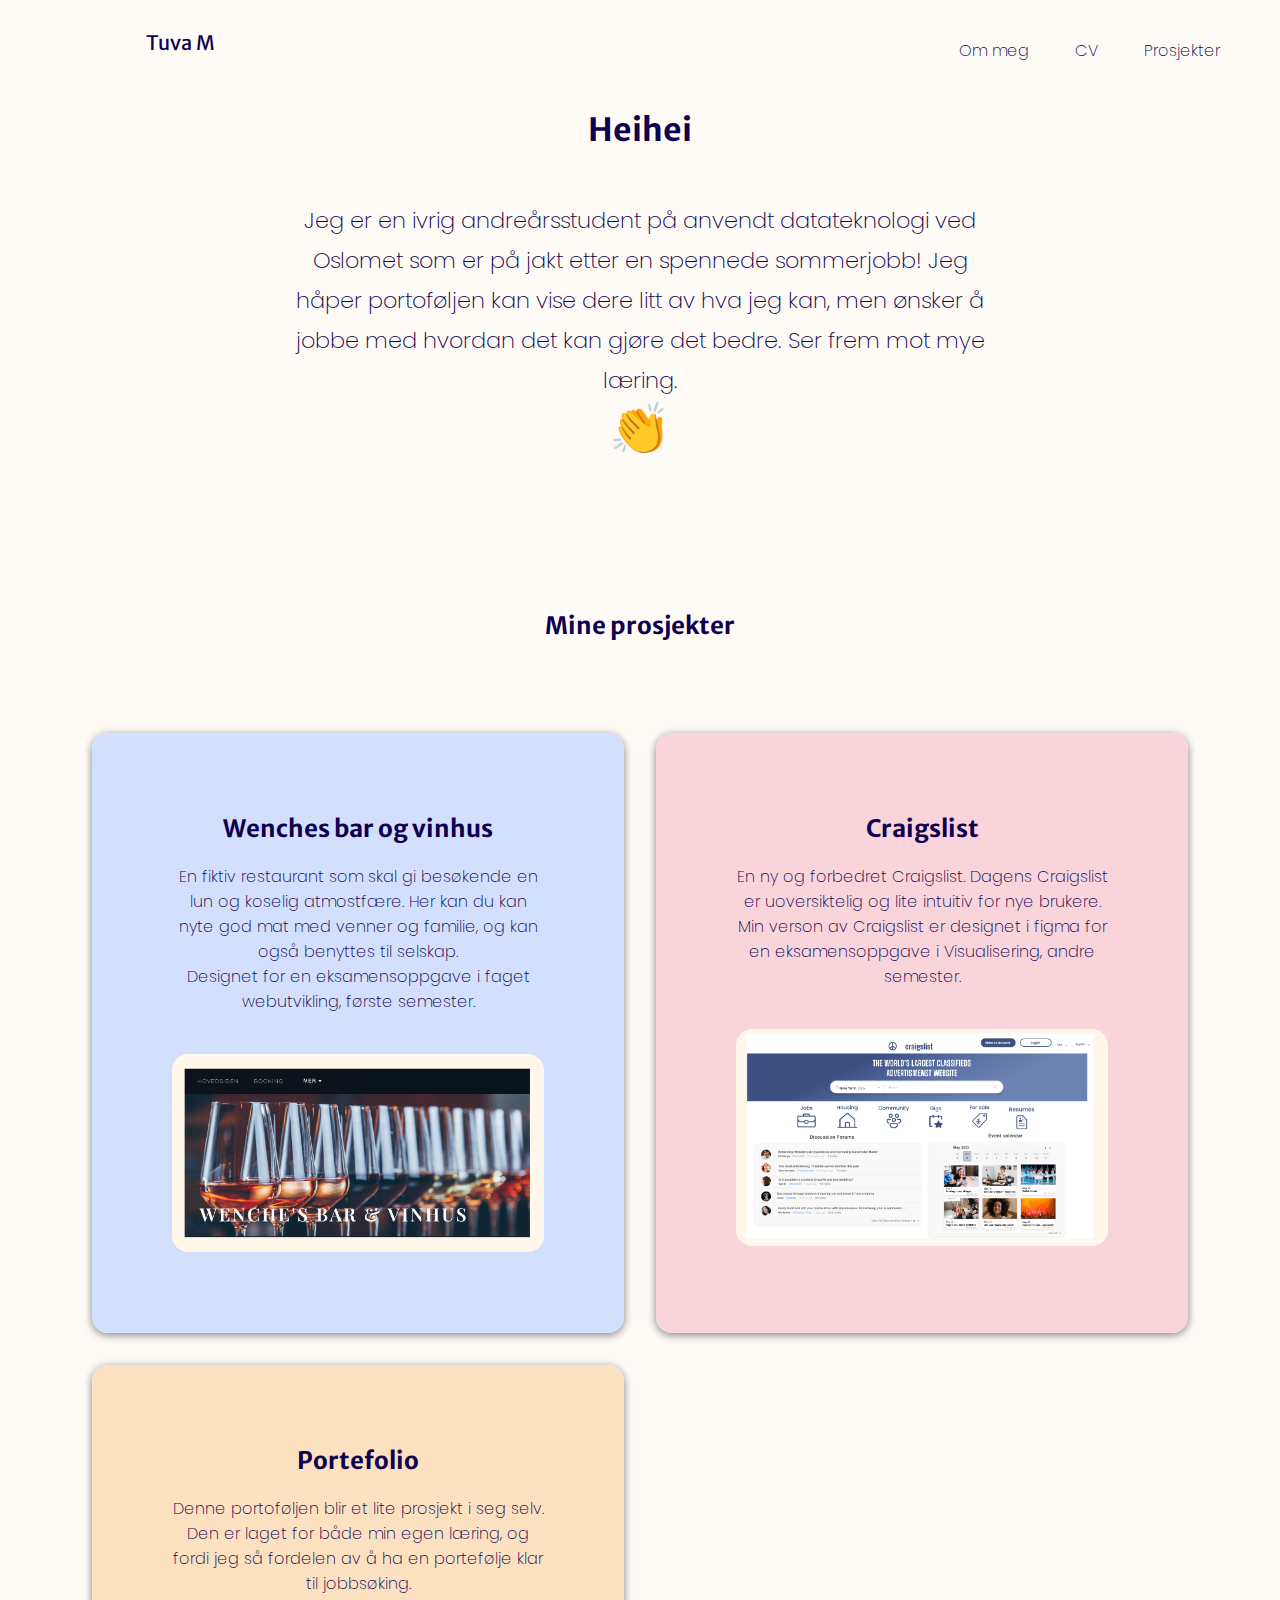
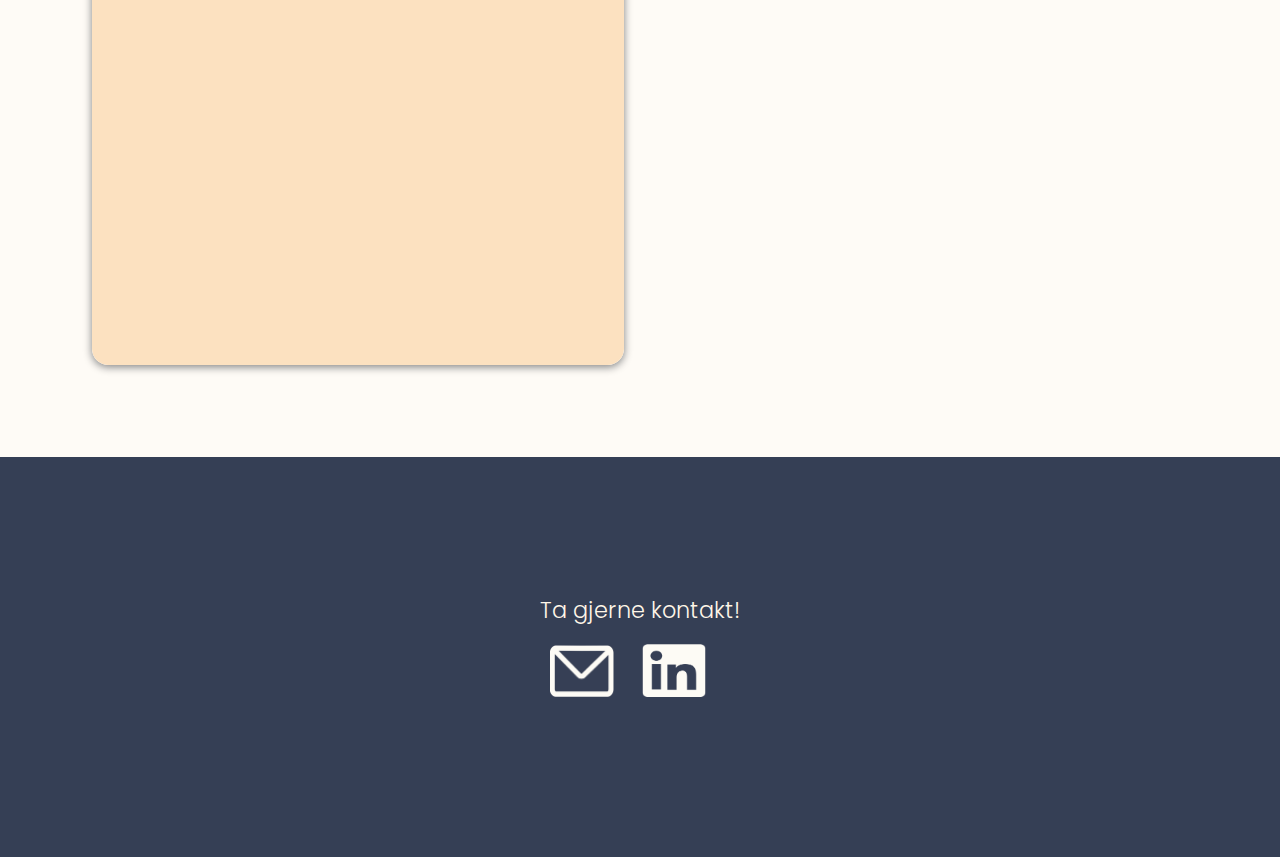
==== index.html @ 3a20cd9a "Update index.html" ====
<!DOCTYPE html>
<html lang="en">
<head>
    <meta charset="UTF-8">
    <meta name="viewport" content="width=device-width, initial-scale=1.0">
    <title>Forside</title>

    <link rel="stylesheet" href="index.css" type="text/css">


    <link href="https://fonts.googleapis.com/css2?family=Poppins:wght@200&display=swap" rel="stylesheet">
    <link href="https://fonts.googleapis.com/css2?family=Merriweather+Sans&family=Noto+Sans+Mahajani&family=Poppins:wght@200;400&display=swap" rel="stylesheet">
  </head>
<body>
    


<!--------------------------- NAVBAR OG HEADER ----------------------->

<header class="forside-header">
  <div class="row">
      <div class="column left" >
        <a> Tuva M  </a>
      </div>
      <div class="column right" >
        <div class="navbar">
          <a href="./OmMeg.html">Om meg</a>
          <a href="./CV.html" target="_blank">CV</a>
          <a href="./index.html">Prosjekter</a>
        </div>
      </div>
  </div>


  <div class="intro"> 
    <h1 class="head-intro"> Heihei </h1>
      <p class="head-text"> 
        Jeg er en ivrig andreårsstudent på anvendt datateknologi ved Oslomet 
        som er på jakt etter en spennede sommerjobb!

        Jeg håper portoføljen kan vise dere litt av hva jeg kan, men ønsker å jobbe med 
        hvordan det kan gjøre det bedre. 

        Ser frem mot mye læring.
        <br>
        <p class="emoji" >👏</p>
      </p> 
  </div>
</header>





<!--------------------------- MAIN ----------------------->


<main>
  <div class="project-headline"> 
    <h2 > Mine prosjekter </h2>
  </div>
  
  <div class="wrapper-grid">
      <div class="container one">
          <a href="prosjekt-wenche.html" > 
            <div id="text1">  
              <h2 class="box_h2"> Wenches bar og vinhus </h2> 
                <p class="box-underskrift"> 
                  En fiktiv restaurant som skal gi besøkende en lun og koselig atmostfære. 
                  Her kan du kan nyte god mat med venner og familie, og kan også benyttes til selskap. 
                  <br>
                  Designet for en eksamensoppgave i faget webutvikling, første semester. </p>
                  <img class="wenches-box-img" src="Bilder/wenche-box.png" alt="">
            </div>
          </a>
      </div>
  
      <div class="container two" > 
        <a href="prosjekt-craigslist.html" > 
          <div id="text1">  
            <h2 class="box_h2"> Craigslist </h2> 
              <p class="box-underskrift"> 
                En ny og forbedret Craigslist. Dagens Craigslist er uoversiktelig og lite intuitiv
                for nye brukere. 
                <br>
                Min verson av Craigslist er designet i figma for en eksamensoppgave i Visualisering, andre semester.
              </p>
              <img class="wenches-box-img" src="Bilder/craigslist-box.png" alt="">
          </div>
        </a>
      </div>
      
      <div class="container three" > 
        <div id="text1">  
          <h2 class="box_h2"> Portefolio </h2> 
            <p class="box-underskrift"> 
              Denne portoføljen blir et lite prosjekt i seg selv.  
              Den er laget for både min egen læring, og fordi jeg så fordelen av å ha en portefølje klar til jobbsøking. 
            </p>
        </div>
      </div> 
    </div>
</main>

    
<!--------------------------- FOOTER ----------------------->

<footer class="footer">
  <div>
    <p class="footer-text">Ta gjerne kontakt!</p>
  </div>

  <div class="footer__iconcontainer">
    <a href="mailto: tuva.maardalen@gmail.com" target="_blank"> <img class="footer-img mail" src="Bilder/footer-mail.png" alt=""></a>   
    <a href="https://www.linkedin.com/in/tuva-mee-m%C3%A5rdalen-937867236/" target="_blank"><img class="footer-img linkedin" src="Bilder/footer-linkedin.png" alt=""></a>
  </div>

</footer>
    












</body>
</html>
---- index.css ----
body {
  background-color: rgb(254, 251, 246);
  text-align: center;
  color: #0E004E;
}




/*_------------------ NAVBAR  -------------*/

.hjem {
  text-decoration: none;
  color:#0E004E;
}

.navbar a:hover{
  transition: .3s ease-in-out;
  background-color: rgb(248, 115, 66);
  color:  rgb(252, 246, 235);
  border-radius: 1.5rem;
}


.navbar a {
  padding: 20px;
  color:#0E004E;
  text-decoration: none;
  font-size: 25px;
  flex-wrap: wrap;
  font-size: clamp(0.7rem, 4vw, 1.0rem);
  font-weight: 200;  
  text-decoration: none;
}


* {
  box-sizing: border-box;
}

.column {
  float: left;
  padding: 10px 0 0 0;
  height: 90px; 
  font-size: 24px;
  text-decoration: none; 
}

.left {
  width: 25%;
  padding-left: 40px;
  font-size: 20px;
  font-family: 'Merriweather Sans', sans-serif;
}

.right {
  width: 75%;
  padding-right: 40px;
  text-align: right;
  font-family: 'Poppins', sans-serif;
}

.row {
  padding-top: 20px;
}

.row:after {
  content: "";
  display: table;
  clear: both;
}

/*-------------------------- FORSIDE ------------------------- */


/*_--------------- intro -----------*/

.emoji {
  font-size: 50px;
}

.intro {
  color:#0E004E;
  text-align: center;
  height: 400px;
}

.head-intro {
  font-family: 'Merriweather Sans', sans-serif;
}

.head-text {
  font-family: 'Poppins', sans-serif;
  padding: 50px 280px 0px 280px;
  font-weight: 200;
  font-size: 1.4rem;
  line-height: 40px;
}

@media only screen and (max-width: 990px){
  .head-text {
    font-size: 1.3rem;
    padding: 50px 80px 0px 80px;;
  }
}

@media only screen and (max-width: 550px){
  .head-text {
    font-size: 1.0rem;
    padding: 50px 20px 0px 20px;;
  }
}




/*_-------------- Project style boxes ---------*/
*{
  box-sizing: border-box;
  margin: 0;
  padding: 0;
}


.project-headline { 
  padding-top: 100px;
  font-family: 'Merriweather Sans', sans-serif;
}

.wrapper-grid {
  display: grid;
  grid-template-columns: minmax(300px, 1fr);
  justify-content: center;
  grid-gap: 2rem;
  margin: 2rem;
}



.container{
  overflow: hidden;
  box-shadow: 0px 2px 8px 0px gray;
  text-align: center;
  border-radius: 1rem;
  position: relative;
  font-weight: 200;
}


a {
  text-decoration: none;
}

.one #text1:hover{
  background: rgb(55, 102, 210);
  transition: .3s ease-in-out;
  color: #eaeffc
} 

.one #text1 { 
  background: rgb(210, 223, 253);
  font-size: clamp(0.5rem, 3vw, 1rem);
  text-align: center;
  font-family: 'Poppins', sans-serif;

  border-radius: 1rem;
  grid-gap: 1.1rem;
  height: 600px;
}


.two #text1:hover{
  background: rgb(218, 85, 105);
  transition: .3s ease-in-out;
  color: #ffebee;
}

.two #text1 { 
  background: #f9d4da;
  text-align: center;
  font-family: 'Poppins', sans-serif;

  border-radius: 1rem;
  grid-gap: 1.1rem;
  font-size: clamp(0.5rem, 3vw, 1rem);
  height: 600px;
}


.three #text1:hover{
  background:  rgb(244, 170, 81);
  transition: .3s ease-in-out;
  color: #fffdde
}

.three #text1 { 
  background:  rgb(252, 225, 192);;
  font-size: clamp(0.5rem, 3vw, 1rem);
  text-align: center;
  font-family: 'Poppins', sans-serif;
  font-weight: 200;

  border-radius: 1rem;
  grid-gap: 1.1rem;
  height: 600px;
}


#text1 {
  padding: 5rem 5rem 2rem 5rem;
  font-weight: 200;
  color:#0E004E;
}

.box_h2{
  font-family: 'Merriweather Sans', sans-serif;
}


.box-underskrift {
  padding-top: 20px;
  padding-bottom: 40px;
}



.wenches-box-img {
  max-width: 100%;
  height: auto;
  border-Radius: 1rem;
  transition: .3s ease-in-out;
}

.container:hover .wenches-box-img {
  transform: scale(1.1);
}





/*---------- Media screen ---------- */

@media screen and (min-width:700px) {
  .wrapper-grid {
      grid-template-columns: repeat(2, 1fr);     
  }
}

@media only screen and (max-width: 800px) {
  .container {
    flex-wrap: wrap;
  }  
  .wrapper-grid{
      padding: 12rem 3vw;
  }
}

@media only screen and (max-width: 37.3em) {
  .wrapper-grid{
    padding: 12rem 3vw;
}
}
  
@media only screen and (max-width: 50em) {
  .wrapper-grid {
      padding: 6rem 8vw;
  }
}
  
  
@media only screen and (max-width: 62.5em){
  .wrapper-grid {
      grid-template-columns: repeat(1, 1fr);
      padding: 8rem 10vw;
  }
}
  

@media only screen and (max-width: 37.5em) {
  .wrapper-grid {
      padding: 2vw;
  }
}
  
@media only screen and (max-width: 650px) and (min-width:670px) {
  .wrapper-grid {
      padding: 100px;
  }
}

@media only screen and (max-width: 1450px) and (min-width:1200px) {
    .wrapper-grid {
        padding: 60px;
  }
}




/*-------------------------- PROSJEKT ------------------------- */


/* style header */
.wenche-top-header {
  background: rgb(210, 223, 253);
  height:800px;
}

.craigslist-top-header{
  background: #f9d4da;
  height:800px;
}


.project-project-header .ommeg {
  padding-top: 140px;
}

.project-header-overskirft {
  font-family: 'Poppins', sans-serif;
  font-size: 70px;
  font-weight: 400;
}


.project-header-underskrift {
  font-family: 'Merriweather Sans', sans-serif;
  font-size: 2.5vh; 
}

.project-header-trykkher{
  font-family: 'Merriweather Sans', sans-serif;
  font-size: 1.7vh; 
  padding-top: 40px;

}

.project-header-img  {
  max-width: 90%;
  height: auto;
  overflow: clip;
  transition: .4s ease-in-out;
  padding-top: 12px;
}
 


.wencheimg:hover {
  transform: scale(1.064);
}

.craigslistimg:hover  {
  transform: scale(1.064);
}




/* style innledning */
.project-main {
  margin-top: 6rem;
  margin-bottom: 20rem;
  width: 100%;
  display: grid;
  justify-content: center;
}

.project-article {
  max-width: 105rem;
  display: grid;
  grid-template-columns: repeat(8, 1fr);
  grid-gap: 0rem;
  text-align: center;
  padding: 0 70px 0px 70px
}


.project-innledning  {
  grid-column: 2 / 8;
  margin-top: 8rem;
}



.project-innleding-overskrift {
  font-family: 'Merriweather Sans', sans-serif;
  text-align: left;
  padding-bottom: 30px;
}

.project-innleding-underskrift{
  font-family: 'Poppins', sans-serif;
  font-size: 2.5vh;
  text-align: left;
  font-weight: 200;
}

.project-innleding-overskrift2 {
  font-family: 'Merriweather Sans', sans-serif;
  text-align: left;
  padding: 30px 0 10px 0;
  font-size: 2.8vh;
}



/* media screen  */

@media screen and (max-width:1490px) {
  .project-header-img {
    width: 680px;
  }
  .project-wenche-img {
    width: 400px;
   
  }
}

@media screen and (max-width:850px) {
  .project-header-img {
    width: 600px;
  }
  .wenches-header-overskirft {
    font-size: 30px;  
  }
}

@media screen and (max-width:700px) {
  .project-header-overskirft {
    font-size: 50px;
  }
}
  
  
@media only screen and (max-width: 600px){
  .project-innledning {
    grid-column: 1 / 9;
    margin-left: 7vw;
    margin-right: 7vw;
  }
  .project-innleding-underskrift {
    font-size: 15px;
  }
  .project-article {
    padding: 0 30px 0px 30px
  
  }
} 

@media screen and (max-width:590px) {
  .project-header-img {
    width: 600px;
  }
  .wenches-header-overskirft {
    font-size: 60px;  
  }
  
}




  .footer {
    width: 100vw;
    height: 25rem;
    display: flex;
    flex-direction: column;
    text-align: center;
    color: #FFF6E8;
    font-weight: 300;
    background-color: rgb(53, 63, 85);
  }


  .footer-img {
    width: 4rem;
    margin-right: 1.5rem;
    overflow: clip;
    padding-top: 0px;
  }


  .footer-text {
    padding-top: 120px;
    font-size: 1.4rem;
    line-height: 4.2rem;
    font-family: 'Poppins', sans-serif;
    font-size: 200;
  }

  @media screen and (max-width:850px) {
    .footer {
      height: 20rem;
    }
    .footer-text {
      font-size: 1.2rem;
    }
  }

  .project-img {
      max-width: 60%;
      max-height: 60%;
      display: block;
      margin-left: auto;
      margin-right: auto;
      padding-top: 30px;
  } 
  
.project-img-Figma {

  max-width: 100%;
  max-height: 1000%;
  display: block;
  margin-left: auto;
  margin-right: auto;
  padding-top: 30px;
}


  @media screen and (max-width:1490px) {
    .project-img {
      width: 400px;
      height: auto;
  }
}
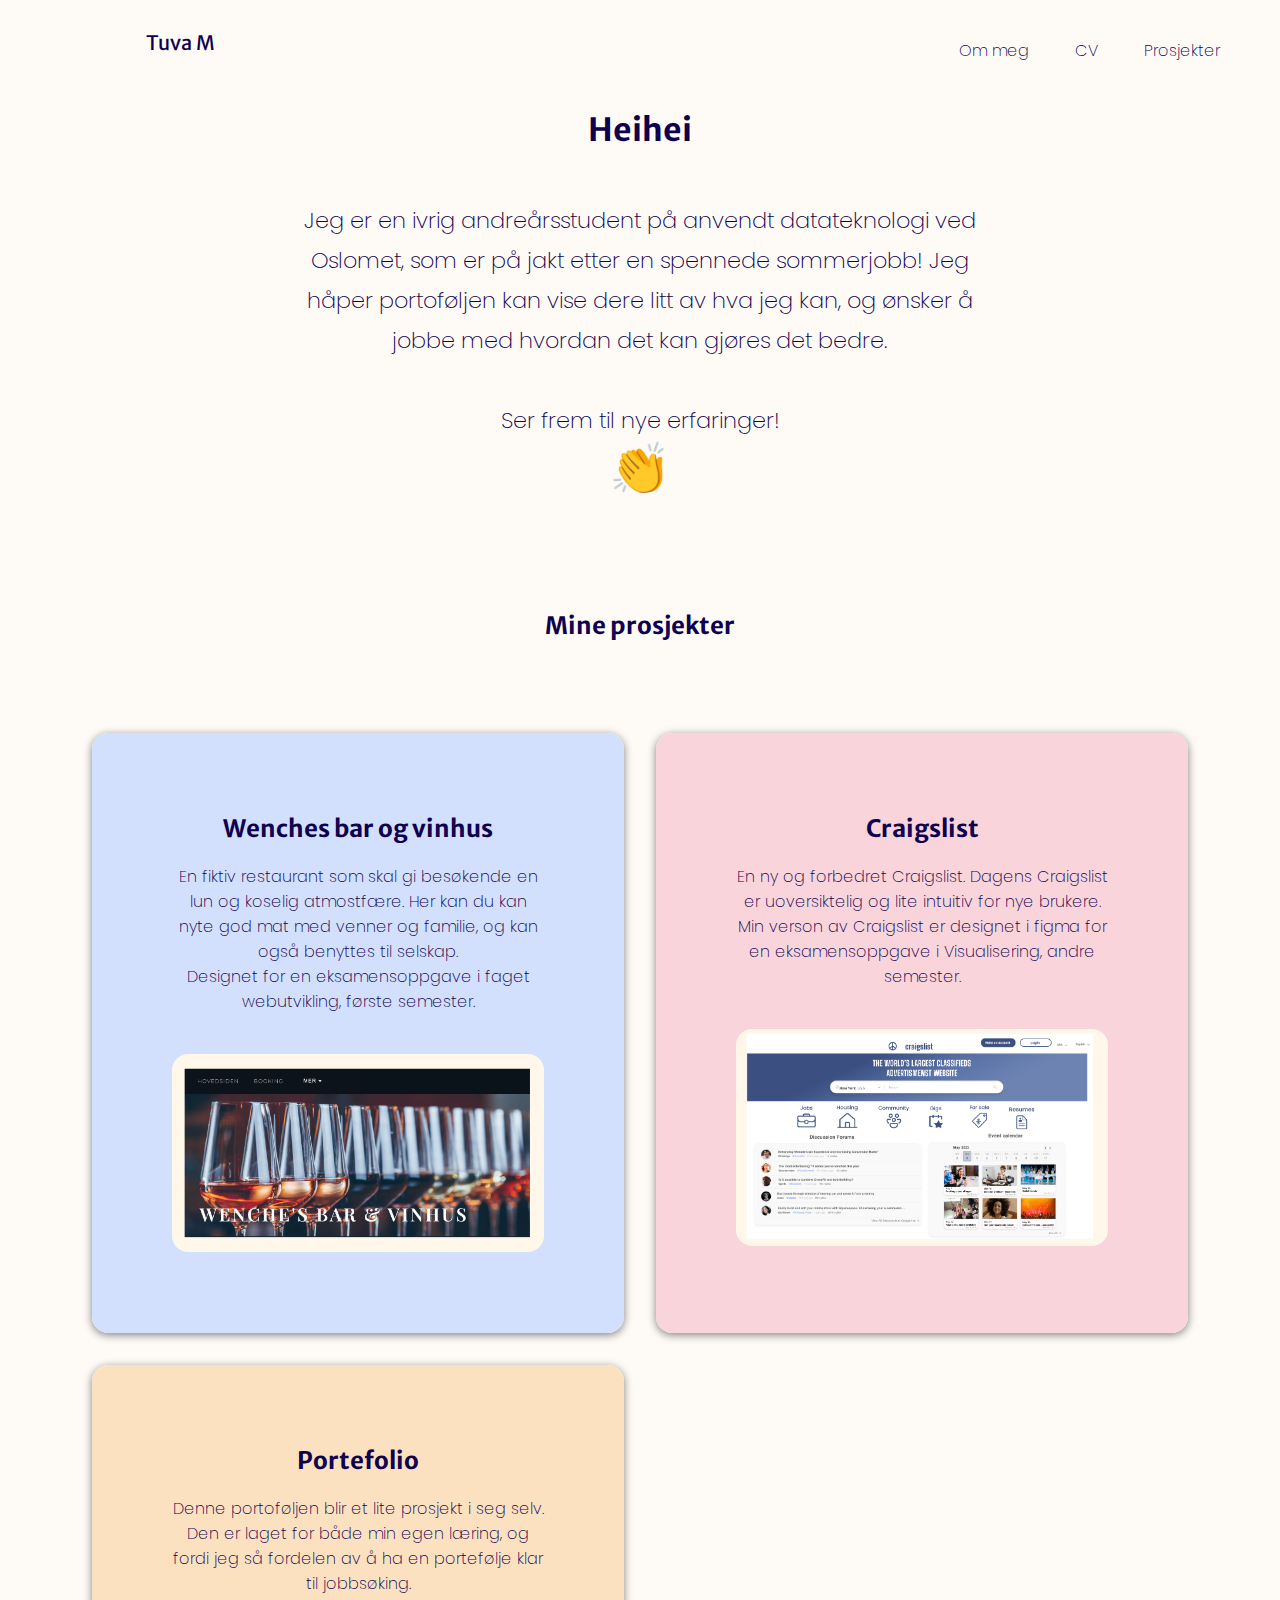
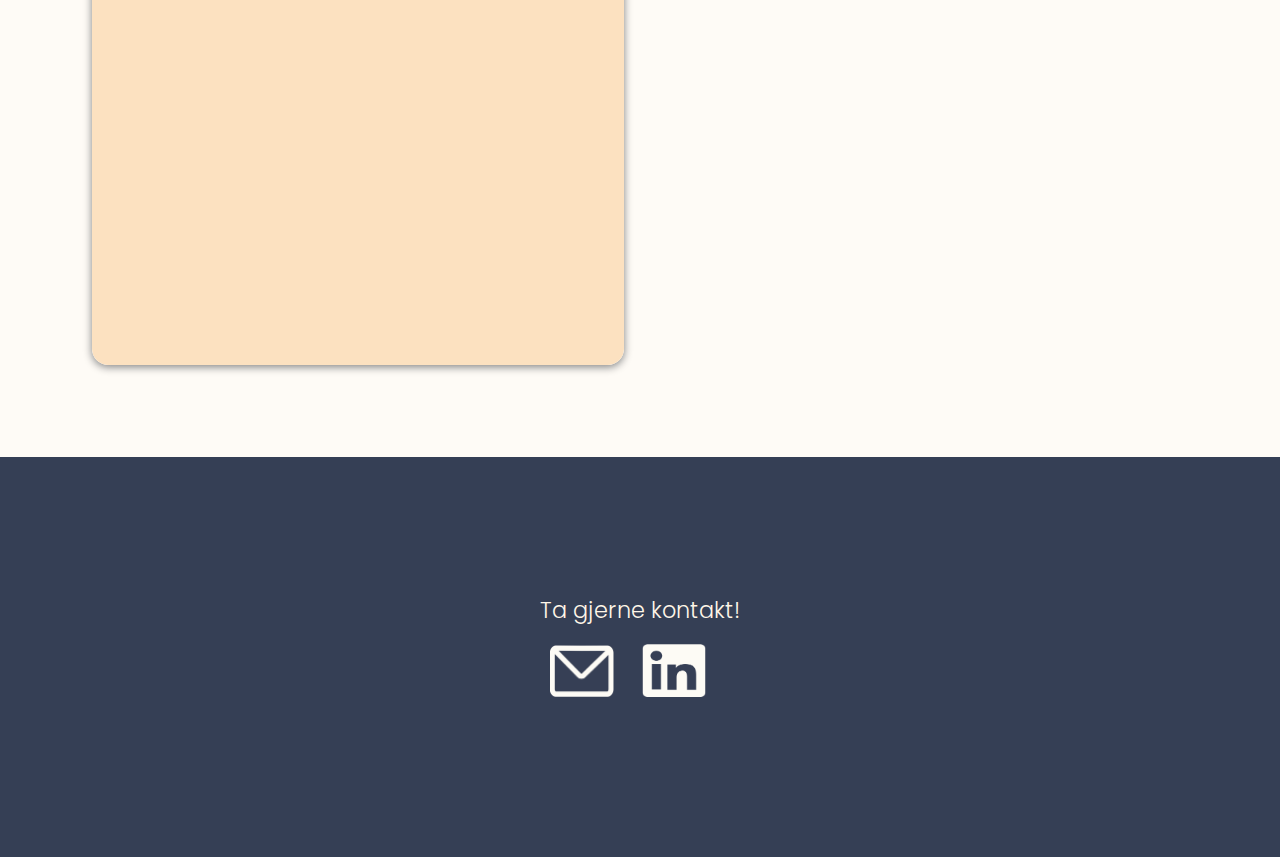
==== commit a129276a: "Update index.html" ====
--- a/index.html
+++ b/index.html
@@ -35,13 +35,14 @@
   <div class="intro"> 
     <h1 class="head-intro"> Heihei </h1>
       <p class="head-text"> 
-        Jeg er en ivrig andreårsstudent på anvendt datateknologi ved Oslomet 
+        Jeg er en ivrig andreårsstudent på anvendt datateknologi ved Oslomet,
         som er på jakt etter en spennede sommerjobb!
 
-        Jeg håper portoføljen kan vise dere litt av hva jeg kan, men ønsker å jobbe med 
-        hvordan det kan gjøre det bedre. 
-
-        Ser frem mot mye læring.
+        Jeg håper portoføljen kan vise dere litt av hva jeg kan, og ønsker å jobbe med 
+        hvordan det kan gjøres det bedre. 
+          <br>
+          <br>
+          Ser frem til nye erfaringer!
         <br>
         <p class="emoji" >👏</p>
       </p> 
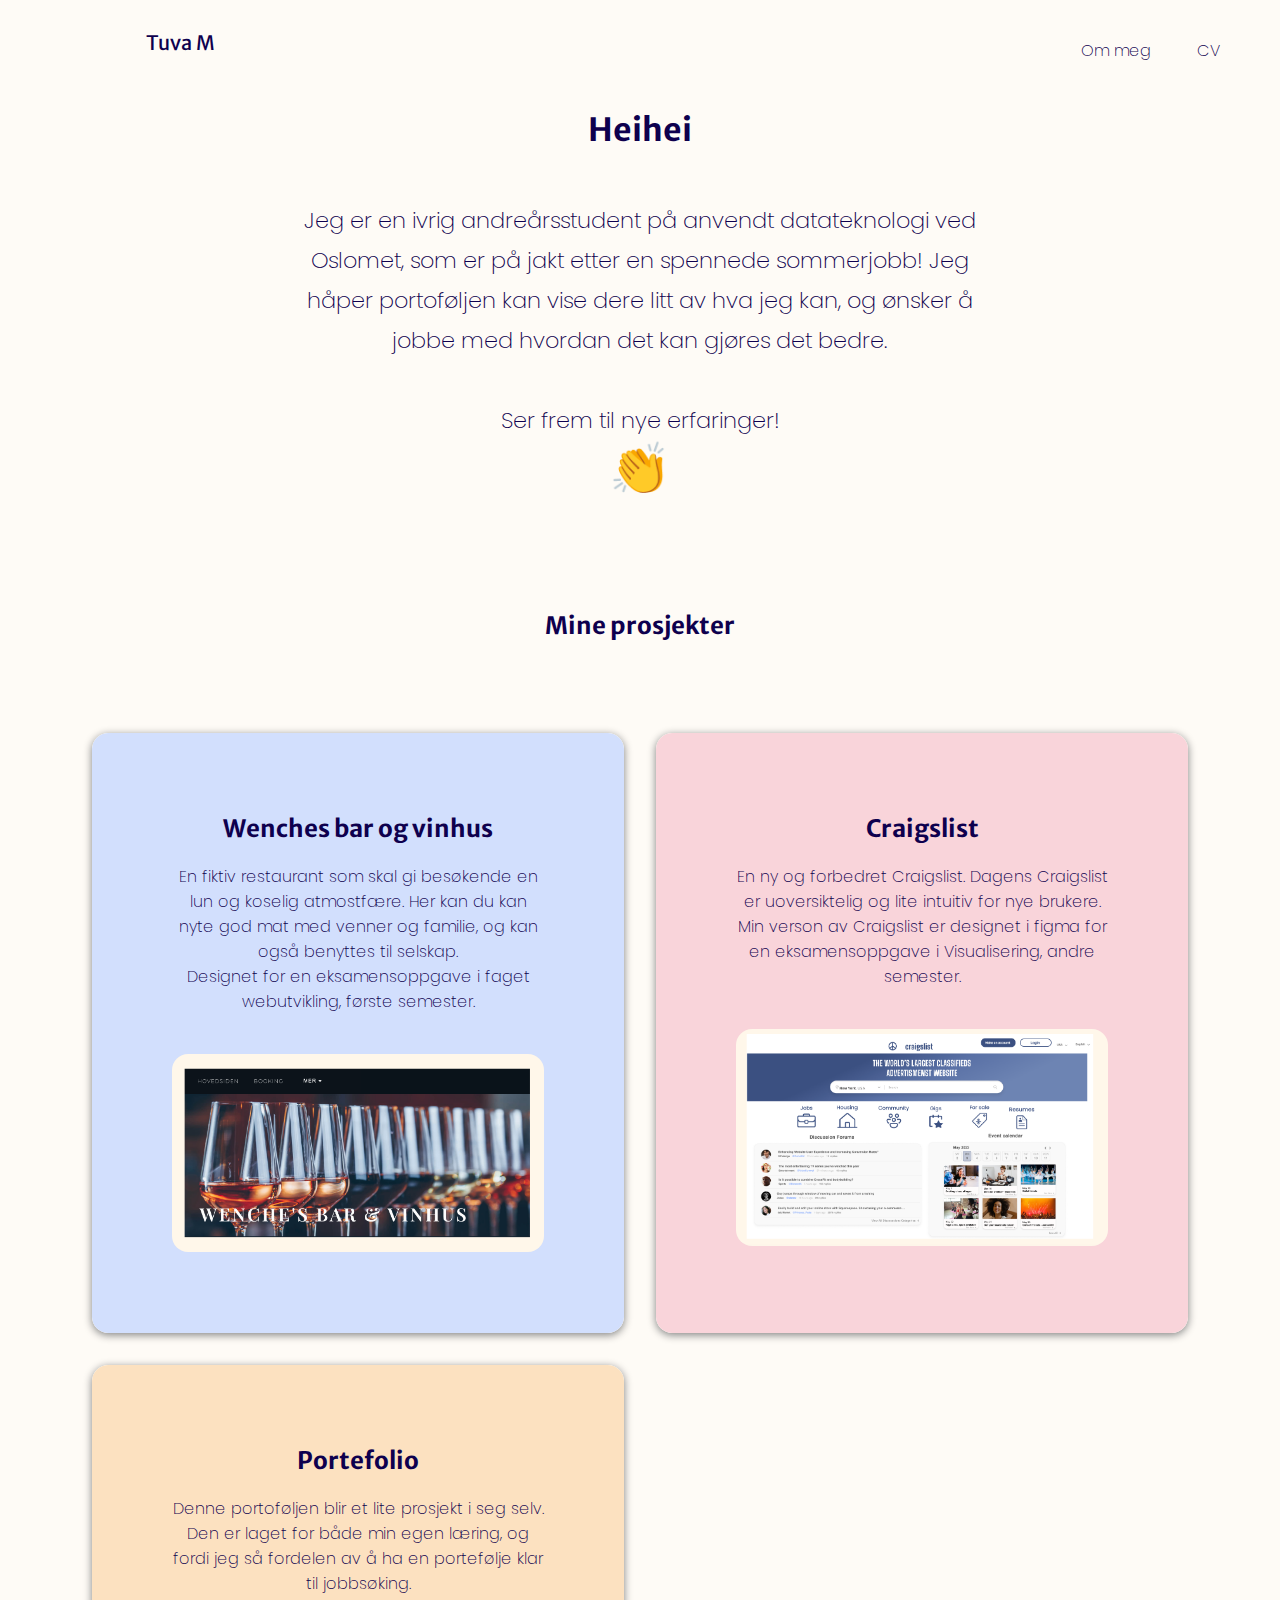
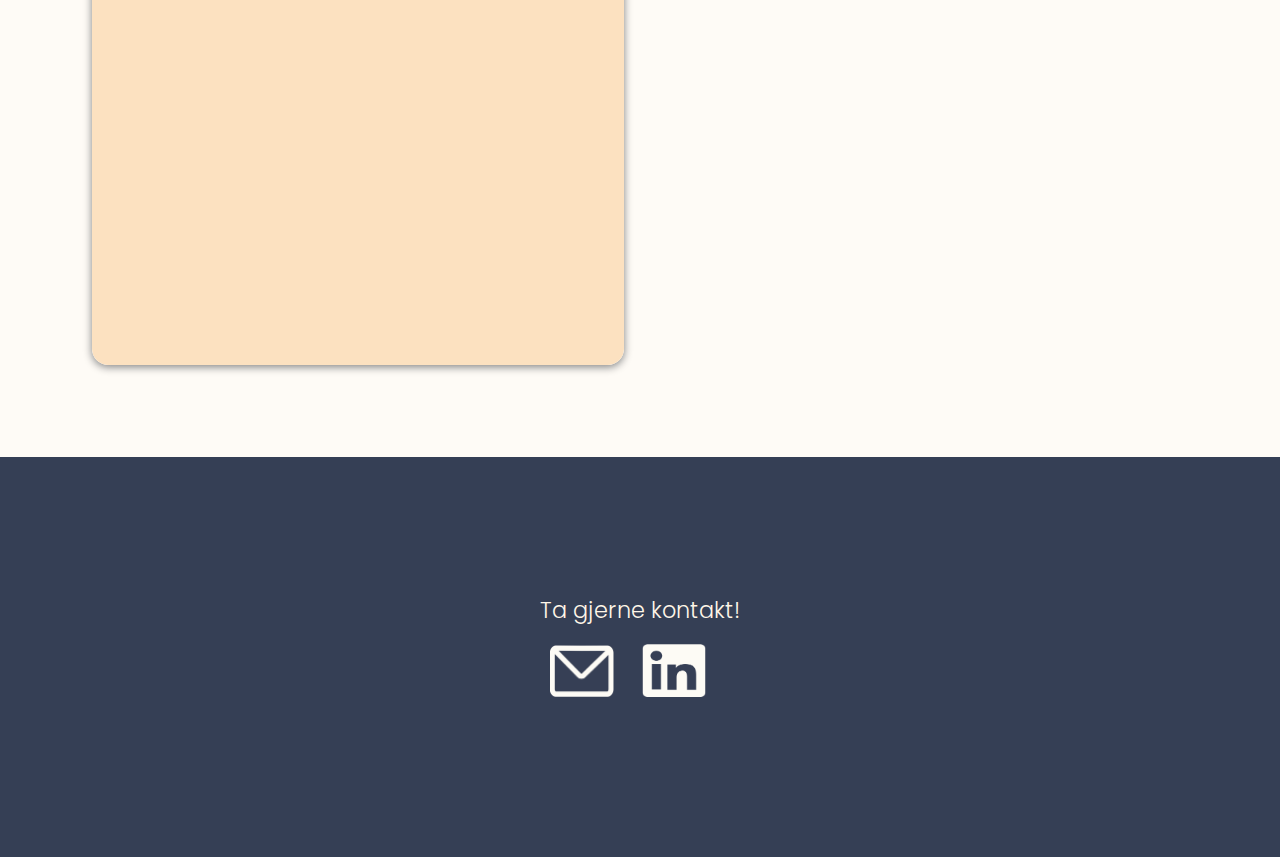
==== commit 866d5c0e: "Update index.html" ====
--- a/index.html
+++ b/index.html
@@ -26,7 +26,6 @@
         <div class="navbar">
           <a href="./OmMeg.html">Om meg</a>
           <a href="./CV.html" target="_blank">CV</a>
-          <a href="./index.html">Prosjekter</a>
         </div>
       </div>
   </div>
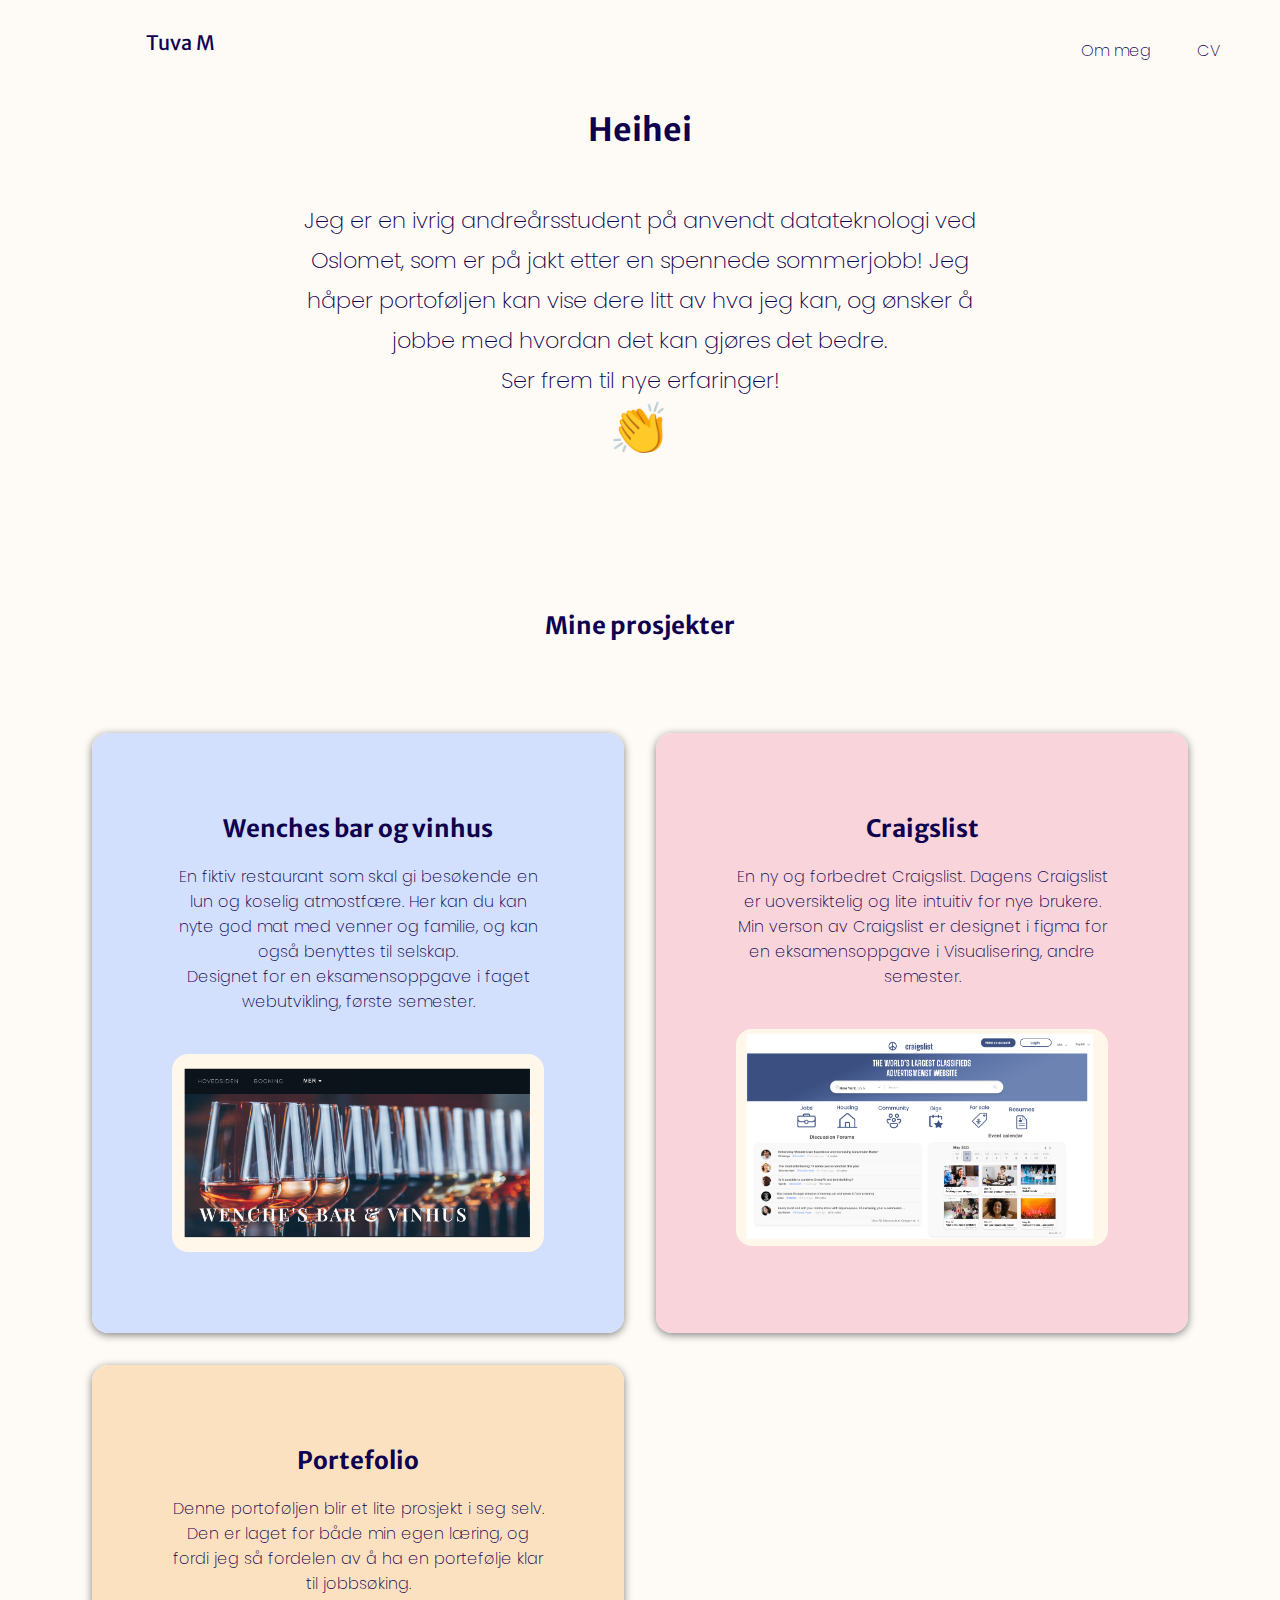
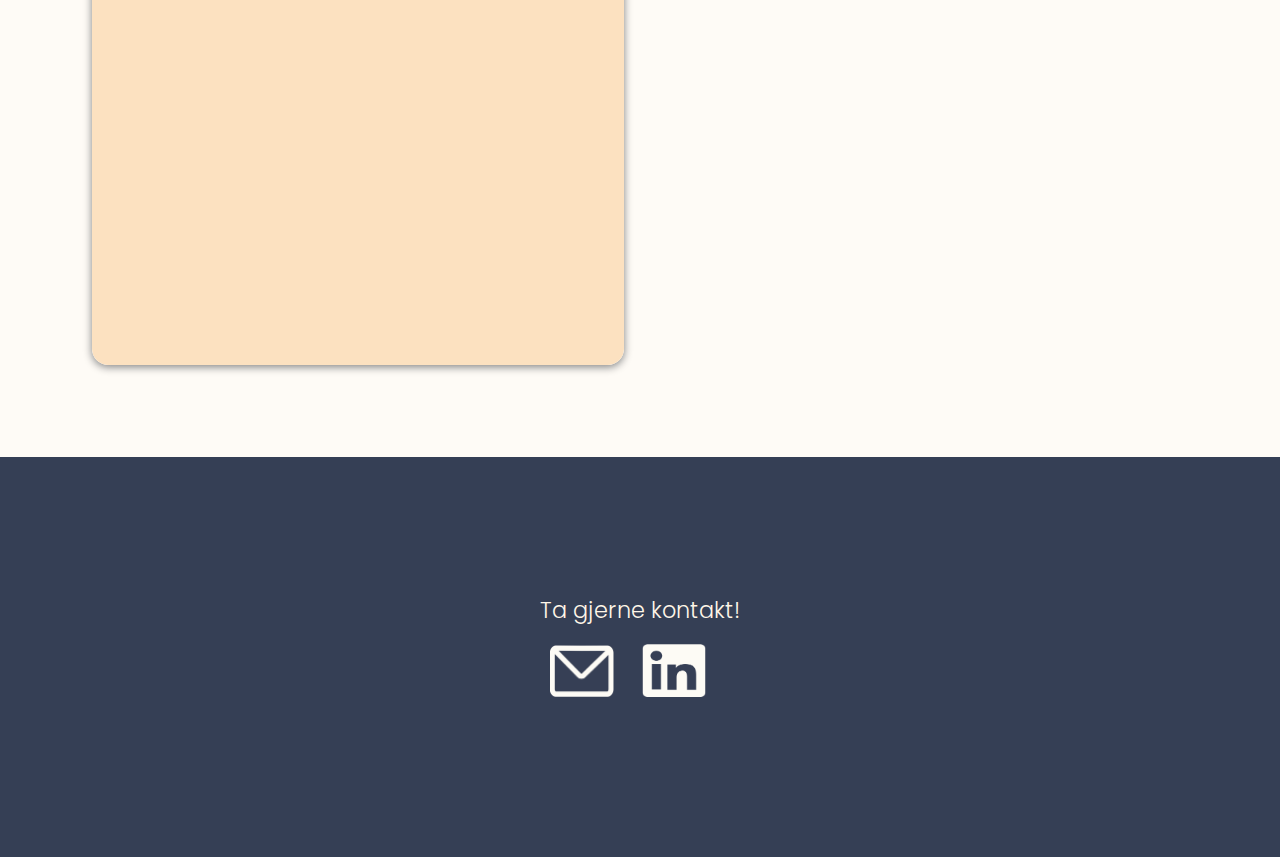
==== commit a1f94b34: "Update index.html" ====
--- a/index.html
+++ b/index.html
@@ -39,7 +39,6 @@
 
         Jeg håper portoføljen kan vise dere litt av hva jeg kan, og ønsker å jobbe med 
         hvordan det kan gjøres det bedre. 
-          <br>
           <br>
           Ser frem til nye erfaringer!
         <br>
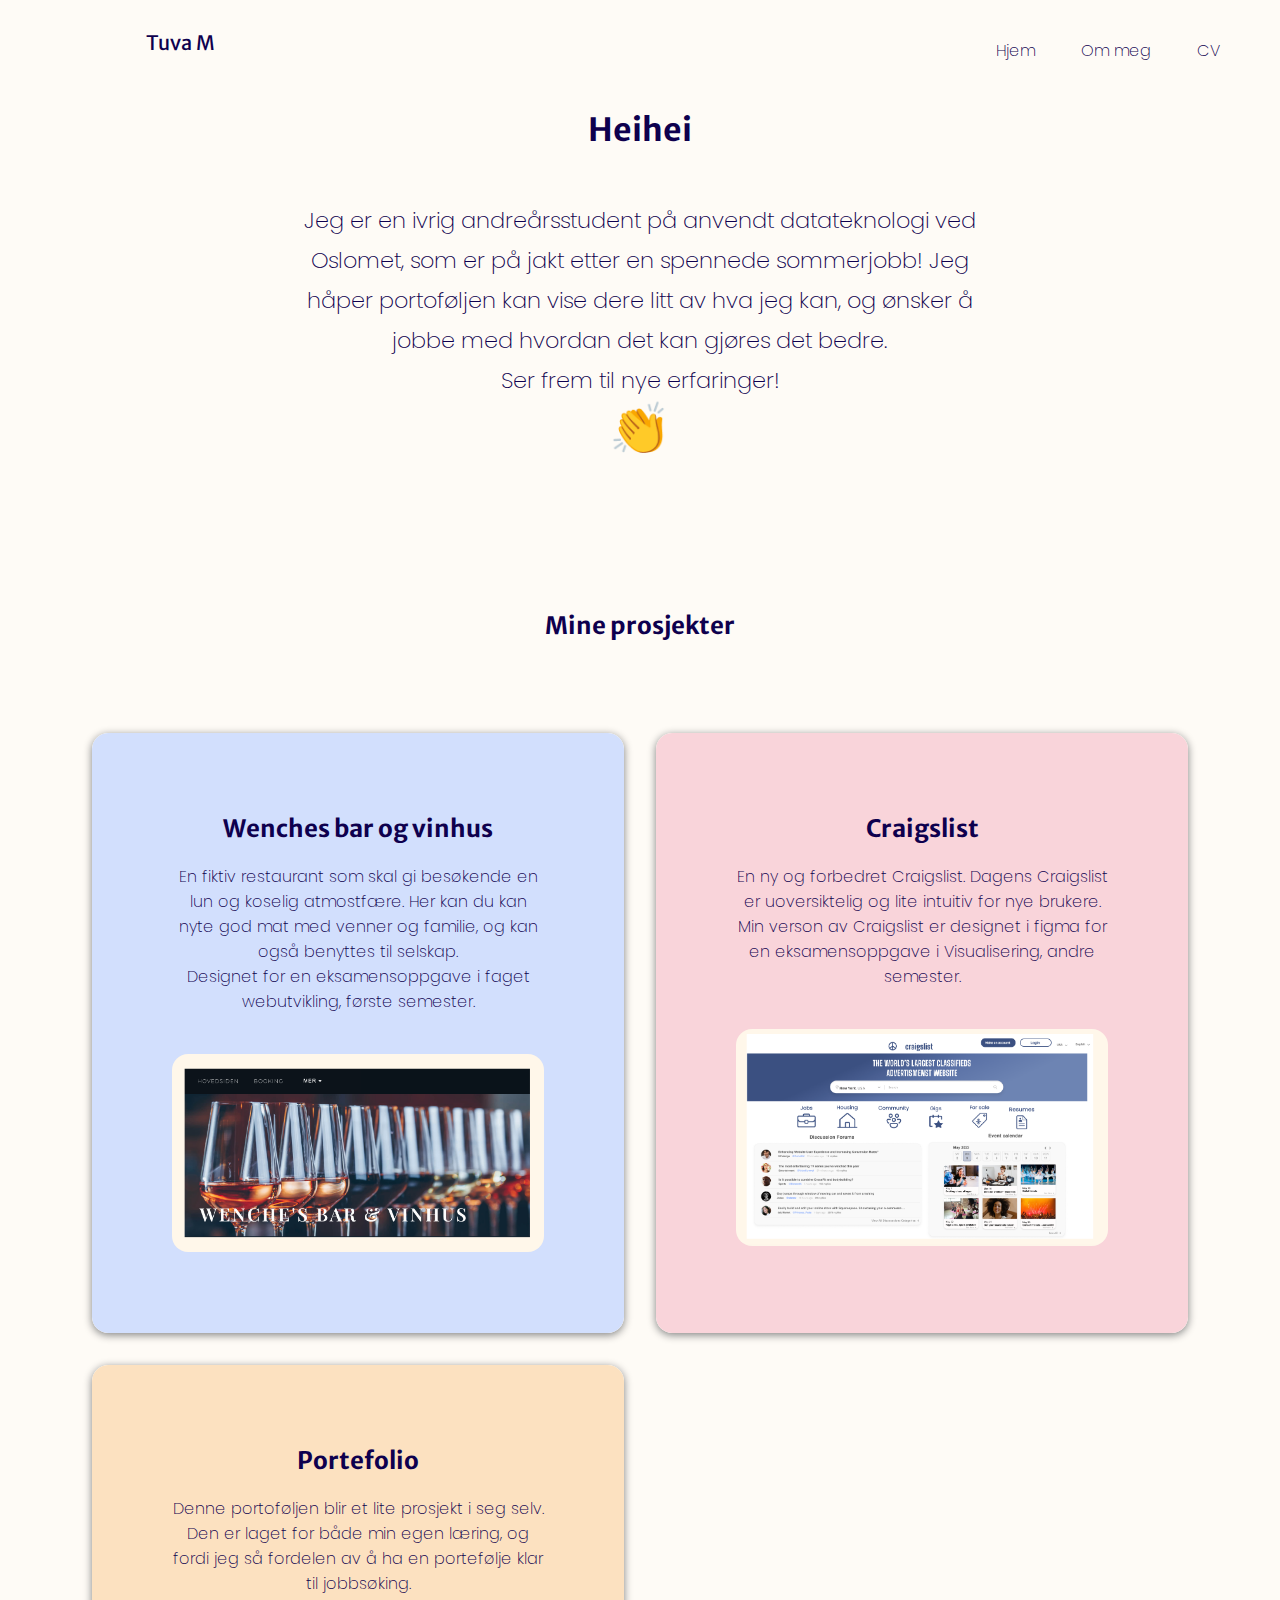
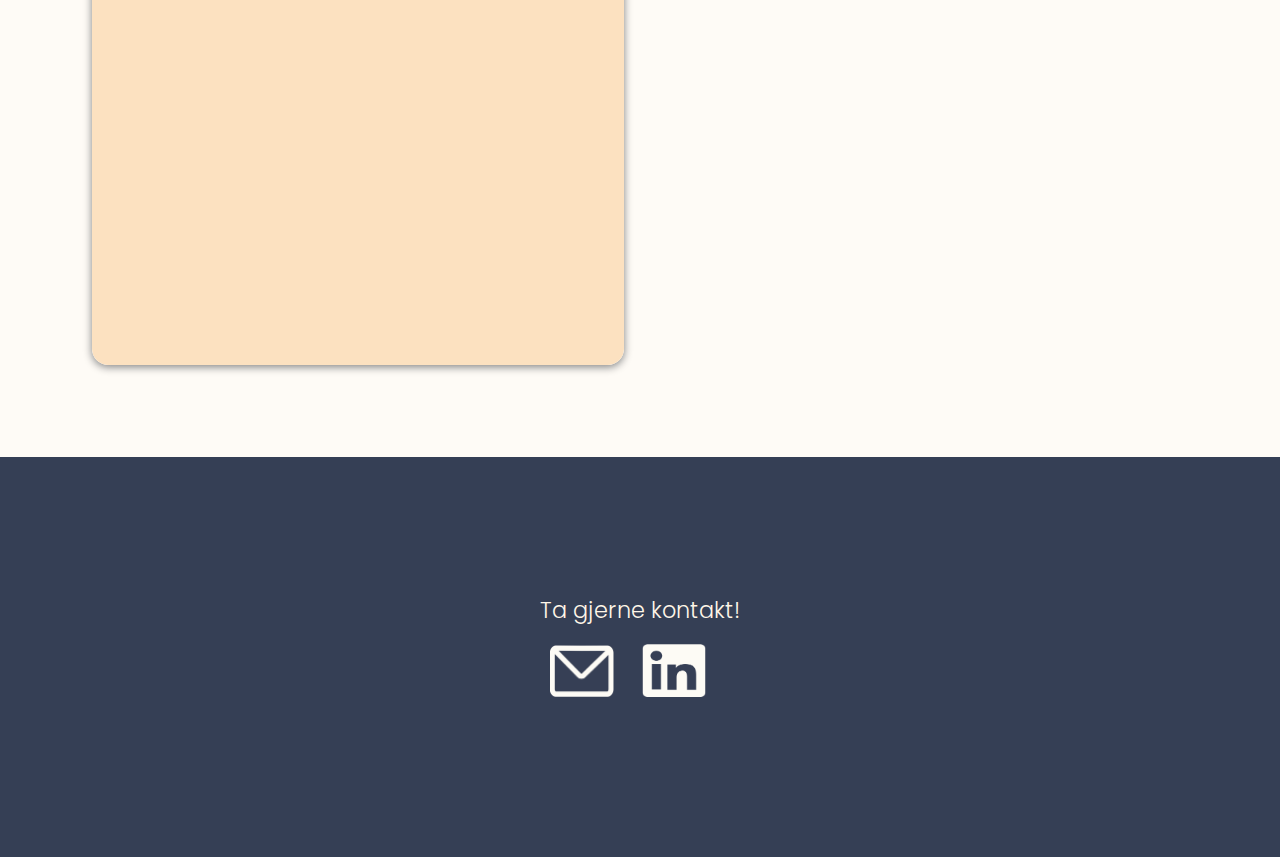
==== commit ff1e6b12: "Update index.html" ====
--- a/index.html
+++ b/index.html
@@ -24,8 +24,9 @@
       </div>
       <div class="column right" >
         <div class="navbar">
+            <a href="./index.html">Hjem</a>
           <a href="./OmMeg.html">Om meg</a>
-          <a href="./CV.html" target="_blank">CV</a>
+           <a href="./cv.html">CV</a>
         </div>
       </div>
   </div>
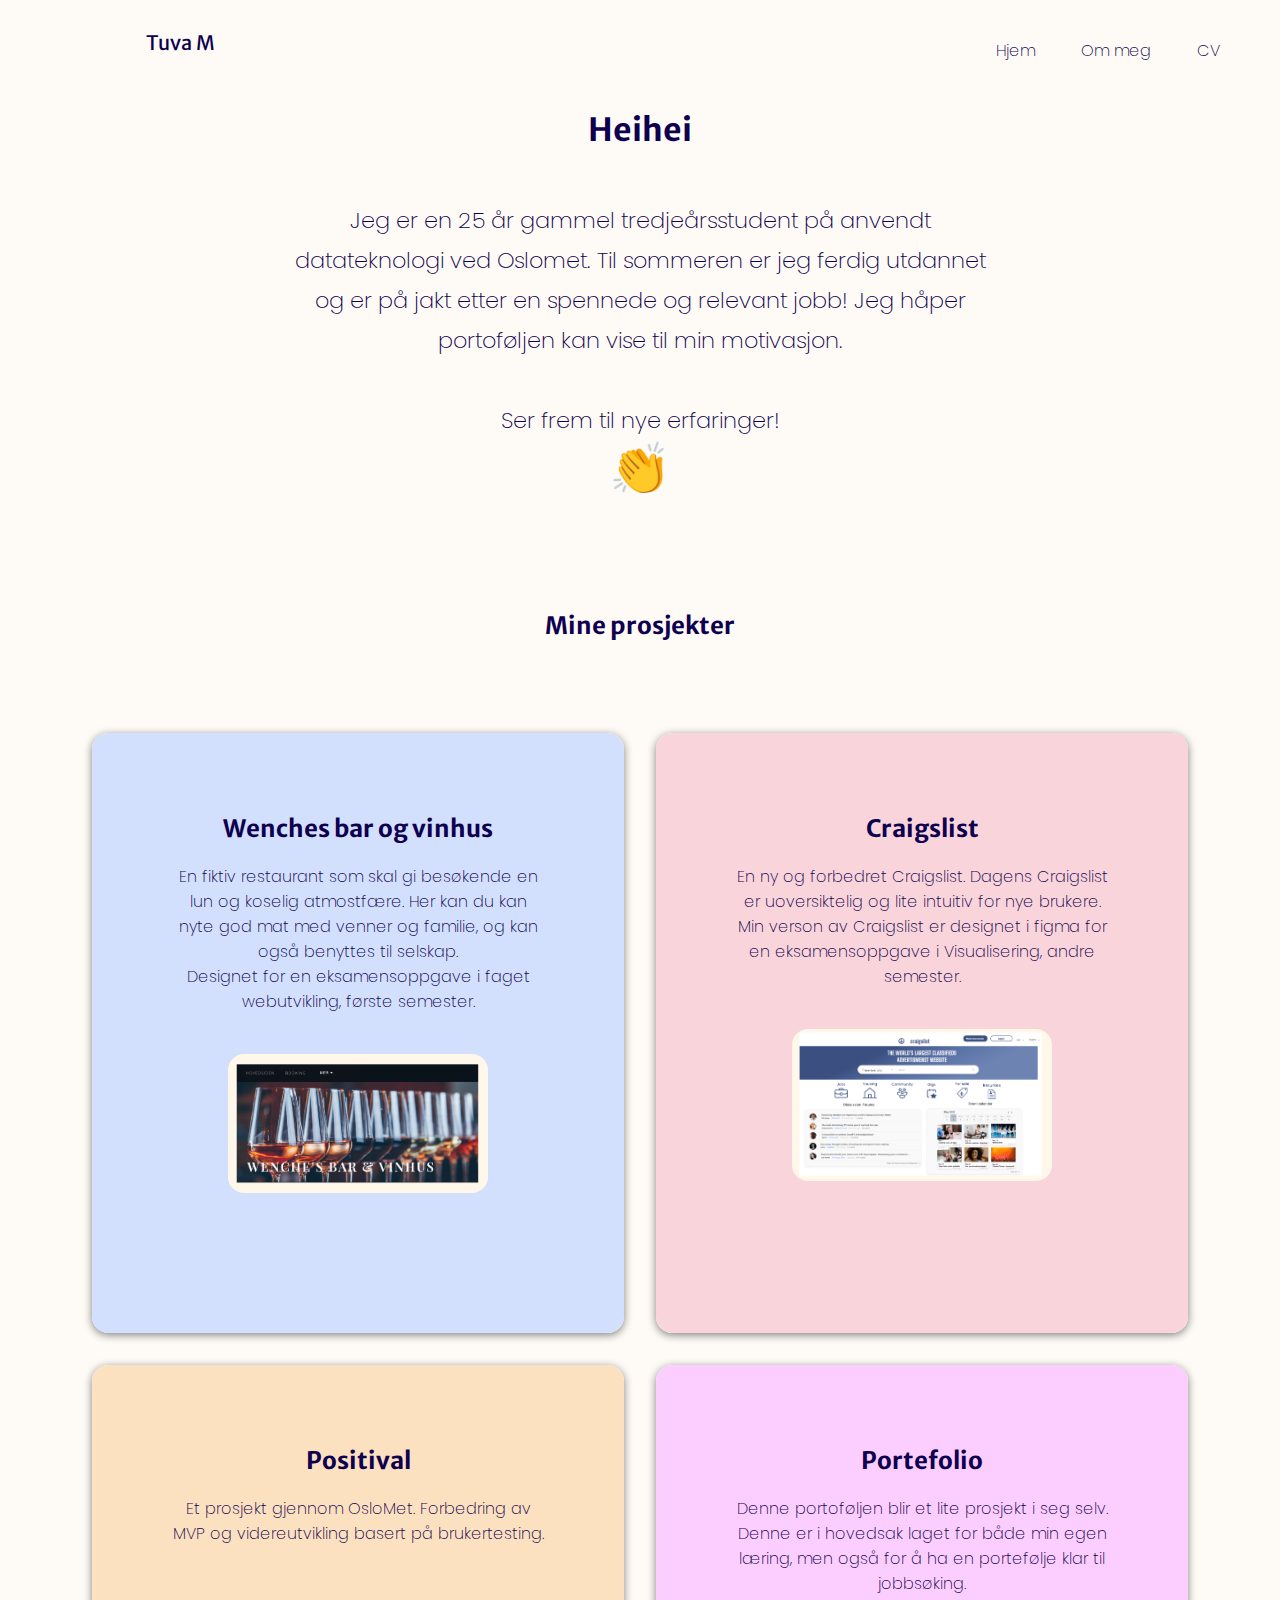
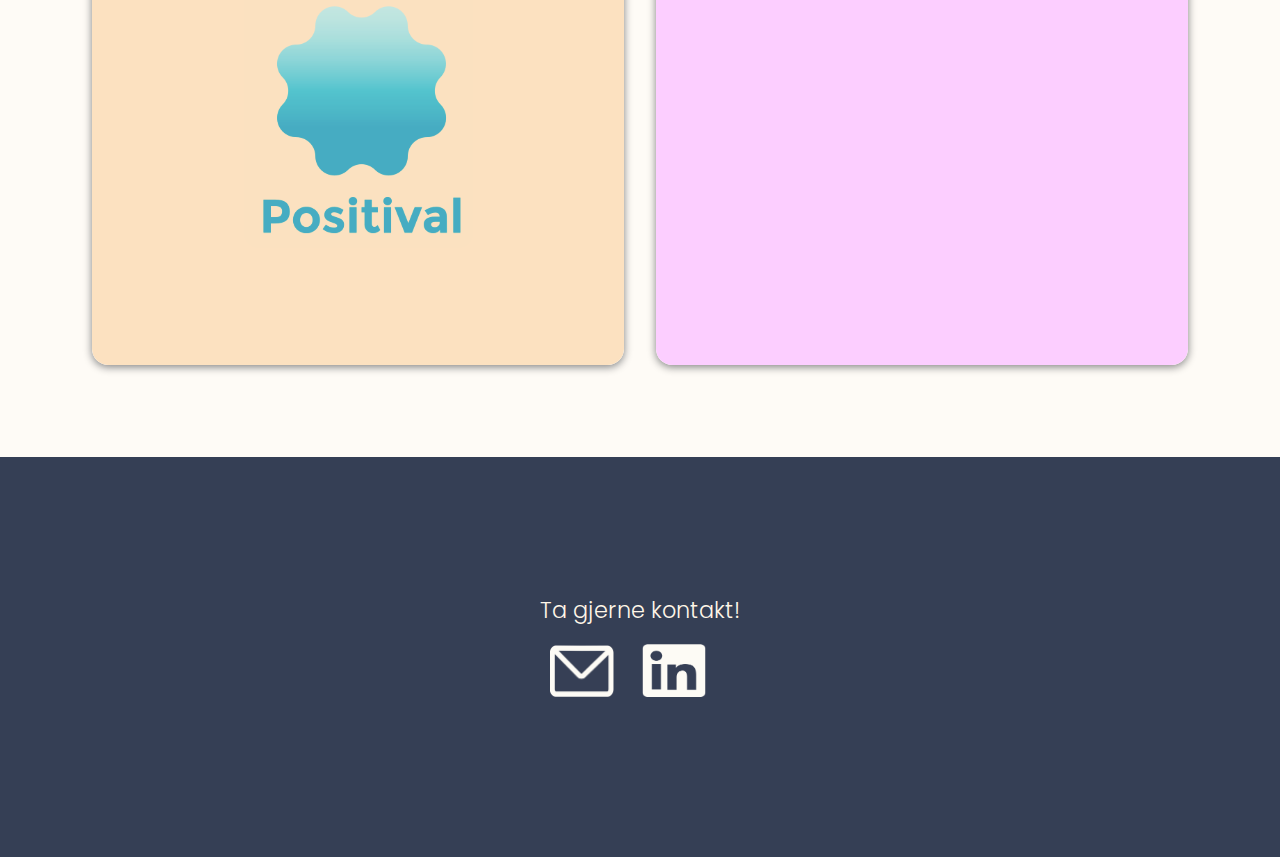
==== commit f1ccacf0: "Update index.html" ====
--- a/index.html
+++ b/index.html
@@ -35,11 +35,12 @@
   <div class="intro"> 
     <h1 class="head-intro"> Heihei </h1>
       <p class="head-text"> 
-        Jeg er en ivrig andreårsstudent på anvendt datateknologi ved Oslomet,
-        som er på jakt etter en spennede sommerjobb!
-
-        Jeg håper portoføljen kan vise dere litt av hva jeg kan, og ønsker å jobbe med 
-        hvordan det kan gjøres det bedre. 
+        Jeg er en 25 år gammel tredjeårsstudent på anvendt datateknologi ved Oslomet. 
+        Til sommeren er jeg ferdig utdannet og er på jakt etter en spennede og relevant jobb!
+        
+        Jeg håper portoføljen kan vise til min motivasjon.
+        
+          <br>
           <br>
           Ser frem til nye erfaringer!
         <br>
@@ -89,13 +90,29 @@
           </div>
         </a>
       </div>
+
+      <div class="container three" > 
+        <a href="prosjekt-positival.html" > 
+          <div id="text1">  
+            <h2 class="box_h2"> Positival </h2> 
+              <p class="box-underskrift"> 
+                Et prosjekt gjennom OsloMet. 
+
+                Forbedring av MVP og videreutvikling basert på brukertesting. 
+                
+          
+              </p>
+              <img class="wenches-box-img" src="Bilder/Positival.png" alt="">
+          </div>
+        </a>
+      </div>
       
-      <div class="container three" > 
+      <div class="container four" > 
         <div id="text1">  
           <h2 class="box_h2"> Portefolio </h2> 
             <p class="box-underskrift"> 
               Denne portoføljen blir et lite prosjekt i seg selv.  
-              Den er laget for både min egen læring, og fordi jeg så fordelen av å ha en portefølje klar til jobbsøking. 
+              Denne er i hovedsak laget for både min egen læring, men også for å ha en portefølje klar til jobbsøking. 
             </p>
         </div>
       </div> 
--- a/index.css
+++ b/index.css
@@ -194,7 +194,18 @@
 }
 
 .three #text1 { 
-  background:  rgb(252, 225, 192);;
+  background:  #fce1c0;;
+  font-size: clamp(0.5rem, 3vw, 1rem);
+  text-align: center;
+  font-family: 'Poppins', sans-serif;
+  font-weight: 200;
+
+  border-radius: 1rem;
+  grid-gap: 1.1rem;
+  height: 600px;
+}
+.four #text1 { 
+  background:  rgb(252, 206, 255);;
   font-size: clamp(0.5rem, 3vw, 1rem);
   text-align: center;
   font-family: 'Poppins', sans-serif;
@@ -225,7 +236,7 @@
 
 
 .wenches-box-img {
-  max-width: 100%;
+  max-width: 70%;
   height: auto;
   border-Radius: 1rem;
   transition: .3s ease-in-out;
@@ -245,6 +256,7 @@
   .wrapper-grid {
       grid-template-columns: repeat(2, 1fr);     
   }
+
 }
 
 @media only screen and (max-width: 800px) {
@@ -312,6 +324,12 @@
   height:800px;
 }
 
+.positival-top-header{
+  background: #fce1c0;
+  height:800px;
+  
+}
+
 
 .project-project-header .ommeg {
   padding-top: 140px;
@@ -353,6 +371,10 @@
 .craigslistimg:hover  {
   transform: scale(1.064);
 }
+.positvalimg:hover {
+  transform: scale(1.064);
+}
+
 
 
 
@@ -407,56 +429,61 @@
 
 /* media screen  */
 
-@media screen and (max-width:1490px) {
+@media screen and (max-width:1600px) {
+  .project-header-img {
+    width: 730px;
+  }
+  .project-wenche-img {
+    width: 400px;
+  }
+ 
+}
+
+@media screen and (max-width:1400px) {
   .project-header-img {
     width: 680px;
   }
   .project-wenche-img {
     width: 400px;
-   
-  }
-}
+  }
+}
+
 
 @media screen and (max-width:850px) {
   .project-header-img {
     width: 600px;
   }
-  .wenches-header-overskirft {
-    font-size: 30px;  
-  }
-}
-
-@media screen and (max-width:700px) {
+  
+}
+
+@media screen and (max-width:790px) {
   .project-header-overskirft {
     font-size: 50px;
   }
 }
+@media screen and (max-width:740px) {
+  .project-header-overskirft {
+    font-size: 50px;
+  }
+}
   
   
 @media only screen and (max-width: 600px){
   .project-innledning {
-    grid-column: 1 / 9;
+    grid-column: 1 / 7;
     margin-left: 7vw;
     margin-right: 7vw;
   }
   .project-innleding-underskrift {
     font-size: 15px;
   }
-  .project-article {
-    padding: 0 30px 0px 30px
-  
-  }
+
+
+
 } 
 
-@media screen and (max-width:590px) {
-  .project-header-img {
-    width: 600px;
-  }
-  .wenches-header-overskirft {
-    font-size: 60px;  
-  }
-  
-}
+
+
 
 
 
@@ -499,8 +526,8 @@
   }
 
   .project-img {
-      max-width: 60%;
-      max-height: 60%;
+      max-width: 70%;
+      max-height: 70%;
       display: block;
       margin-left: auto;
       margin-right: auto;
@@ -517,12 +544,11 @@
   padding-top: 30px;
 }
 
-
-  @media screen and (max-width:1490px) {
+  @media screen and (max-width:710px) {
     .project-img {
-      width: 400px;
-      height: auto;
-  }
-}
-
-  +      width: 100%;
+     
+  }
+}
+
+  
